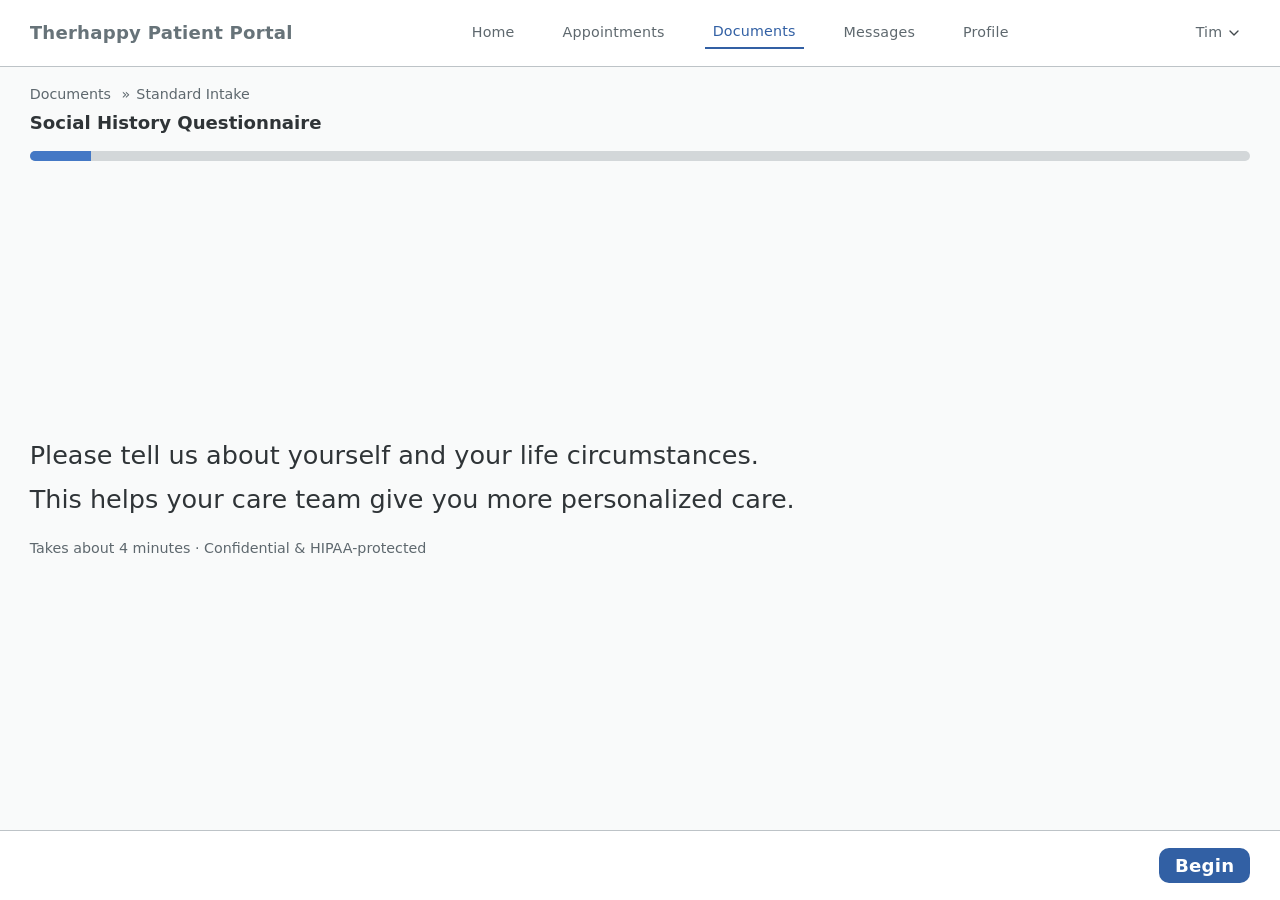
==== 1-start.html @ 0adffb2b "Add files via upload" ====
<!DOCTYPE html>
<html lang="en">

<head>
    <meta charset="utf-8">
    <meta name="viewport" content="width=device-width, initial-scale=1.0">
    <title>Prototype: Mobile Forms [DO-#####]</title>
    <link rel="stylesheet" href="app.css">
    <script src="app.js" defer></script>
    <meta name="author" content="ICANotes, LLC">
    <meta name="description" content="mobile forms system">
</head>

<body class="cover">

    <header class="stack-x">
        <span class="logo">Therhappy Patient Portal</span>
        <nav class="header-nav" aria-label="Main">
            <a href="#">Home</a>
            <a href="#">Appointments</a>
            <a href="index.html" class="active">Documents</a>
            <a href="#">Messages</a>
            <a href="#">Profile</a>
        </nav>
        <button class="user-menu" aria-expanded="false">
            Tim
            <svg xmlns="http://www.w3.org/2000/svg" width="16" height="16" viewBox="0 0 24 24" fill="none" stroke="currentColor" stroke-width="2" stroke-linecap="round" stroke-linejoin="round" aria-hidden="true"><path d="m6 9 6 6 6-6"/></svg>
        </button>
        <button id="main-menu" class="with-icon" onclick="menu()" aria-expanded="false" aria-label="Open menu">
            <svg class="icon" viewBox="0 0 10 10" stroke="currentColor" stroke-width="1.3">
                <path class="menu" d="M0,1 10,1 M0,5 10,5 M0,9 10,9" />
                <path class="x" d="M1,1 9,9 M5,5 5,5 M1,9 9,1" />
            </svg>
        </button>
    </header>

    <div class="stack-y" style="--gap:var(--space-05-15)">
        <nav class="breadcrumbs"><a href="index.html">Documents</a> <a href="index.html">Standard Intake</a></nav>
        <h1>Social History Questionnaire</h1>
    </div>
    <progress-bar value="2.5" max="100" label="Form completion"></progress-bar>


    <main class="stack-y" style="--gap:var(--space-40)">
        <p class="intro">Please tell us about yourself and your life circumstances. This helps your care team give you more personalized care.</p>
        <p class="hint">Takes about 4 minutes · Confidential & HIPAA-protected</p>
    </main>

    <footer>
        <nav class="stack-x">
            <a href="2-demographics.html" class="btn primary">Begin</a>
        </nav>
    </footer>

</body>

</html>
---- app.css ----
@media (prefers-reduced-motion: no-preference) {
    @view-transition {
        navigation: auto;
    }
}

@layer config, native, layouts, components, keyframes, utils;

@layer config {
    @layer tokens-primitive, tokens-semantic, reset;

    @layer tokens-primitive {

        :where(:host, :root) {

            color-scheme: light dark;

            /* Color */
            --blue-1: #234271;
            --blue-1d: #2a5089;
            --blue-2: #2a5089;
            --blue-2d: #3260a4;
            --blue-3: #3260a4;
            --blue-3d: #4075c4;
            --blue-4: #4478c5;
            --blue-4d: #5b89cd;
            --green-1: #5ca30a;
            --green-1d: #438900;
            --red-1: #db243c;
            --red-1d: #eb3849;
            ---00: #000000;
            ---01: #020303;
            ---02: #050506;
            ---03: #070808;
            ---04: #090a0b;
            ---05: #0c0d0e;
            ---06: #0e1011;
            ---07: #101213;
            ---08: #131516;
            ---09: #151819;
            ---10: #171a1c;
            ---11: #1a1d1e;
            ---12: #1c1f21;
            ---13: #1e2224;
            ---14: #212527;
            ---15: #232729;
            ---16: #262a2c;
            ---17: #282c2f;
            ---18: #2a2f32;
            ---19: #2d3234;
            ---20: #2f3437;
            ---21: #31373a;
            ---22: #34393d;
            ---23: #363c3f;
            ---24: #383f42;
            ---25: #3b4145;
            ---26: #3d4448;
            ---27: #3f474a;
            ---28: #42494d;
            ---29: #444c50;
            ---30: #464e53;
            ---31: #495155;
            ---32: #4b5458;
            ---33: #4d565b;
            ---34: #50595e;
            ---35: #525b60;
            ---36: #545e63;
            ---37: #576166;
            ---38: #596369;
            ---39: #5b666b;
            ---40: #5e686e;
            ---41: #606b71;
            ---42: #636e74;
            ---43: #657076;
            ---44: #677379;
            ---45: #6a767c;
            ---46: #6c787f;
            ---47: #6e7b81;
            ---48: #717d84;
            ---49: #738087;
            ---50: #75838a;
            ---51: #78858c;
            ---52: #7b888e;
            ---53: #7e8a91;
            ---54: #808d93;
            ---55: #838f95;
            ---56: #869198;
            ---57: #89949a;
            ---58: #8b969c;
            ---59: #8e999f;
            ---60: #919ba1;
            ---61: #949ea4;
            ---62: #96a0a6;
            ---63: #99a3a8;
            ---64: #9ca5ab;
            ---65: #9fa8ad;
            ---66: #a1aaaf;
            ---67: #a4adb2;
            ---68: #a7afb4;
            ---69: #aab2b6;
            ---70: #acb4b9;
            ---71: #afb7bb;
            ---72: #b2b9bd;
            ---73: #b5bcc0;
            ---74: #b7bec2;
            ---75: #bac1c4;
            ---76: #bdc3c7;
            ---77: #c0c6c9;
            ---78: #c2c8cb;
            ---79: #c5cbce;
            ---80: #c8cdd0;
            ---81: #cbd0d2;
            ---82: #cdd2d5;
            ---83: #d0d5d7;
            ---84: #d3d7d9;
            ---85: #d6dadc;
            ---86: #d8dcde;
            ---87: #dbdfe1;
            ---88: #dee1e3;
            ---89: #e1e4e5;
            ---90: #e3e6e8;
            ---91: #e6e9ea;
            ---92: #e9ebec;
            ---93: #eceeef;
            ---94: #eef0f1;
            ---95: #f1f3f3;
            ---96: #f4f5f6;
            ---97: #f7f8f8;
            ---98: #f9fafa;
            ---99: #fcfdfd;
            ---100: #ffffff;

            /* Typography */
            --font-system-ui: system-ui, sans-serif;
            --font-size-00: 0.75rem;
            --font-size-05: 0.916rem;
            --font-size-10: 0.9375rem;
            --font-size-15: 1.166rem;
            --font-size-20: 1.666rem;
            --thin: 100;
            --extra-light: 200;
            --light: 300;
            --regular: 400;
            --medium: 500;
            --semibold: 600;
            --bold: 700;
            --extra-bold: 800;
            --black: 900;
            --leading-00: 1.125;
            --leading-05: 1.25;
            --leading-10: 1.5;
            --leading-15: 1.75;
            --tracking-00: 0.0125em;
            --tracking-05: 0.07125em;
            --tracking-10: 0.130em;

            /* Space */
            --space-00: 0.0625rem;
            --space-05: 0.09375rem;
            --space-10: 0.125rem;
            --space-15: 0.25rem;
            --space-20: 0.375rem;
            --space-25: 0.5rem;
            --space-30: 0.625rem;
            --space-35: 0.75rem;
            --space-40: 1rem;
            --space-45: 1.125rem;
            --space-50: 1.25rem;
            --space-55: 1.5rem;
            --space-60: 2rem;
            --space-65: 2.5rem;
            --space-70: 3rem;
            --space-75: 4rem;
            --space-80: 5rem;
            --space-85: 6rem;
            --space-90: 8rem;
            --space-95: 10rem;

            /* Shape */
            --circle: 50%;
            --stroke-style: solid;

            /* Motion */
            --ease-in-out-quad: cubic-bezier(.455, .03, .515, .955);
            --ease-out-quad: cubic-bezier(.25, .46, .45, .94);
            --motion-unit: 60ms;
        }
    }

    @layer tokens-semantic {

        :where(:host, :root) {

            /* Color: Surfaces */
            --canvas: light-dark(var(---98), var(---05));
            --surface: light-dark(var(---100), var(---06));
            --surface-hover: light-dark(var(---92), var(---12));
            --surface-hover-subtle: light-dark(var(---97), var(---08));
            --surface-active: light-dark(var(---88), var(---14));

            /* Color: Text */
            --text-body: light-dark(var(---20), var(---88));
            --text-heading: light-dark(var(---24), var(---92));
            --text-logo: light-dark(var(---44), var(---70));
            --text-muted: light-dark(var(---40), var(---58));
            --text-ghost: light-dark(var(---51), var(---44));
            --text-on-brand: var(---100);

            /* Color: Functional */
            --accent: light-dark(var(--green-1), var(--green-1d));
            --brand-text: light-dark(var(--blue-3), var(--blue-4d));
            --brand-surface: light-dark(var(--blue-3), var(--blue-3d));
            --brand-hover: light-dark(var(--blue-2), var(--blue-2d));
            --brand-active: light-dark(var(--blue-1), var(--blue-1d));
            --error: light-dark(var(--red-1), var(--red-1d));
            --progress-fill: light-dark(var(--blue-4), var(--blue-4d));

            /* Color: Borders */
            --border-color: light-dark(var(---76), var(---20));
            --border-input-color: light-dark(var(---55), var(---40));
            --border-control-color: light-dark(var(---56), var(---44));

            /* Color: Controls */
            --form-control-accent: var(--brand-surface);
            --form-control-disabled: light-dark(var(---58), var(---40));
            --progress-track: light-dark(var(---84), var(---23));
            --switch-track: light-dark(var(---56), var(---44));

            /* Typography */
            --font-size-small: clamp(var(--font-size-00), 0.7026rem + 0.2371vw, var(--font-size-05));
            --font-size-body: clamp(var(--font-size-10), 0.8722rem + 0.3264vw, var(--font-size-15));
            --font-size-large: clamp(var(--font-size-15), 1.0231rem + 0.7143vw, var(--font-size-20));

            /* Fluid Spacing */
            --space-05-15: clamp(var(--space-05), 0.0491rem + 0.2232vw, var(--space-15));
            --space-15-25: clamp(var(--space-15), 0.1786rem + 0.3571vw, var(--space-25));
            --space-30-40: clamp(var(--space-30), 0.5179rem + 0.5357vw, var(--space-40));
            --space-30-60: clamp(var(--space-30), 0.2321rem + 1.9643vw, var(--space-60));
            --space-35-40: clamp(var(--space-35), 0.6786rem + 0.3571vw, var(--space-40));
            --space-35-45: clamp(var(--space-35), 0.6429rem + 0.5357vw, var(--space-45));
            --space-40-45: clamp(var(--space-40), 0.9643rem + 0.1786vw, var(--space-45));
            --space-40-60: clamp(var(--space-40), 0.7143rem + 1.4286vw, var(--space-60));
            --space-50-55: clamp(var(--space-50), 1.1786rem + 0.3571vw, var(--space-55));
            --space-55-65: clamp(var(--space-55), 1.2143rem + 1.4286vw, var(--space-65));
            --space-60-65: clamp(var(--space-60), 1.8571rem + 0.7143vw, var(--space-65));

            /* Shapes */
            --radius-sm: var(--space-10);
            --radius: var(--space-30);

            /* Borders */
            --border-width: calc(var(--space-10) / 2);
            --border: var(--border-width) var(--stroke-style) var(--border-color);
            --border-control: var(--space-10) var(--stroke-style) var(--border-control-color);
            --border-input: var(--border-width) var(--stroke-style) var(--border-input-color);

            /* Focus */
            --focus-ring-size: max(var(--space-10), 0.08em);
            --focus-ring-color: var(--brand-text);

            /* Motion */
            --duration-fast: calc(var(--motion-unit)*2);
            --duration-normal: calc(var(--motion-unit)*4);
            --duration-slow: calc(var(--motion-unit)*7);
            --voila: fade-in var(--duration-slow) ease var(--duration-normal) backwards;
        }
    }

    @layer reset {

        :where(*, *::after, *::before) {
            margin: 0;
            padding: 0;
            box-sizing: border-box;
        }

        html {
            font-size: 100%;
            -webkit-text-size-adjust: none;
            text-size-adjust: none;
            line-height: var(--leading-10);
        }

        @media (prefers-reduced-motion: no-preference) {
            html {
                scroll-behavior: smooth;
            }
        }

        body {
            min-height: 100dvh;
        }

        :where(h1, h2, h3, h4, h5, h6, p) {
            overflow-wrap: break-word;
        }

        :where(h1, h2, h3, h4, h5, h6) {
            text-wrap: balance;
        }

        :where(ol, ul) {
            list-style: none;
        }

        :where(button, input, select, textarea) {
            font: inherit;
        }

        fieldset {
            border: none;
        }

        :where(button, label[for], select, summary, [role="button"]) {
            cursor: pointer;
        }

        :where(canvas, img, svg, video) {
            display: block;
            max-width: 100%;
            height: auto;
        }

        svg {
            fill: currentColor;
        }

        table {
            border-collapse: collapse;
        }

        :focus-visible {
            outline-offset: max(var(--space-10), 0.09375em);
        }

        [hidden] {
            display: none !important;
        }
    }
}

@layer native {

    body {
        color: var(--text-body);
        background-color: var(--canvas);
        font-family: var(--font-system-ui);
        font-size: var(--font-size-body);
        font-kerning: normal;
        font-optical-sizing: auto;
        font-variant-ligatures: common-ligatures no-discretionary-ligatures no-historical-ligatures contextual;
        text-decoration-skip-ink: auto;
    }

    :where(footer, header, h1, main, nav, progress-bar) {
        padding-inline: var(--space-40-60);
    }

    .cover>progress-bar {
        margin-block-start: var(--space-30-40);
    }

    :where(footer, header) {
        position: sticky;
        background-color: var(--surface);
        padding-block: var(--space-35-45);
        z-index: 1;
    }

    footer {
        inset-block-end: 0;
        border-top: var(--border);
        margin-block-start: var(--space-55-65);
    }

    footer nav {
        padding-inline: 0;
    }

    header {
        inset-block-start: 0;
        border-bottom: var(--border);
        container-type: inline-size;
    }

    main {
        padding-block-start: var(--space-55);
        padding-block-start: var(--space-60-65);
    }

    :where(h1, h2, label) {
        font-size: var(--font-size-body);
    }

    h2 {
        color: var(--text-heading);
        line-height: var(--leading-05);
    }

    p {
        -webkit-hyphens: auto;
        -webkit-hyphenate-limit-before: 4;
        -webkit-hyphenate-limit-after: 3;
        -webkit-hyphenate-limit-lines: 2;
        hyphens: auto;
        hyphenate-limit-chars: 7 4 3;
        hyphenate-limit-lines: 2;
        hyphenate-limit-zone: 8%;
        hyphenate-limit-last: always;
    }

    :is(a, button, input):focus-visible {
        outline: var(--focus-ring-size) var(--stroke-style) var(--focus-ring-color);
        outline-offset: var(--focus-ring-size);
    }

    :is(a, button, input):focus:not(:focus-visible) {
        outline: none;
    }
}

@layer layouts {

    /* -- cover --------------------------- */
    .cover {
        display: flex;
        flex-direction: column;
        min-block-size: 100dvh;
        padding: 0;
    }

    .cover> :first-child:not(main) {
        margin-block-start: 0;
    }

    .cover> :last-child:not(main) {
        margin-block-end: 0;
    }

    .cover>main {
        margin-block: auto;
    }

    /* -- icon ---------------------------- */
    .icon {
        inline-size: 1.4cap;
        block-size: 1.4cap;
    }

    .with-icon {
        display: inline-flex;
        align-items: baseline;
    }

    .with-icon .icon:not(:last-child) {
        margin-inline-end: var(--space-25);
    }

    /* -- stack-x ------------------------- */
    .stack-x {
        --gap: var(--space-25);
        display: flex;
        flex-wrap: wrap;
        gap: var(--gap);
        align-items: center;
        justify-content: space-between;
    }

    /* -- split-x ------------------------- */
    .split-x {
        --gap: var(--space-25);
        display: flex;
        gap: var(--gap);
        align-items: center;
        justify-content: space-between;
    }

    .split-x> :last-child {
        flex-shrink: 0;
    }

    /* -- stack-y ------------------------- */
    .stack-y {
        --gap: var(--space-30);
        display: flex;
        flex-direction: column;
        gap: var(--gap);
    }

    .stack-y>* {
        margin-block: 0;
    }
}

@layer components {


    /* -- box ----------------------------- */
    .box {
        position: relative;
        background-color: var(--surface);
        color: inherit;
        border: var(--border);
        border-radius: var(--radius);
        padding-block: var(--space-35);
        padding-inline-start: var(--space-45);
        padding-inline-end: var(--space-50);
    }

    .box * {
        color: inherit;
    }

    .box label::after {
        content: "";
        position: absolute;
        inset: 0;
        cursor: pointer;
    }

    .box label {
        text-wrap: pretty;
    }

    .box:hover {
        background-color: var(--surface-hover);
    }

    /* -- logo ---------------------------- */
    .logo {
        color: var(--text-logo);
        font-weight: var(--semibold);
        letter-spacing: var(--tracking-00);
        max-inline-size: 18rem;
        overflow: hidden;
        text-overflow: ellipsis;
        text-wrap: nowrap;
        white-space: nowrap;
    }

    @container (min-inline-size: 480px) {
        .logo {
            max-inline-size: none;
        }
    }

    /* -- breadcrumbs --------------------- */
    .breadcrumbs {
        color: var(--text-muted);
        font-size: var(--font-size-small);
        padding-block-start: var(--space-35-45);
    }

    .breadcrumbs a {
        color: var(--text-muted);
        text-decoration: none;
    }

    .breadcrumbs a+a::before,
    .breadcrumbs a+span::before {
        /* content: "»"; */
        content: "\00BB";
        margin-inline: var(--space-20);
        color: var(--text-muted);
        text-decoration: none;
        pointer-events: none;
    }

    .breadcrumbs a:hover {
        color: var(--text-body);
        text-decoration: underline;
    }

    .breadcrumbs a:hover::before {
        color: var(--text-muted);
        text-decoration: none;
        display: inline-block;
    }

    /* -- button -------------------------- */
    :where(button, .btn) {
        background-color: unset;
        color: var(--brand-text);
        display: inline-flex;
        align-items: center;
        justify-content: center;
        padding-block: var(--space-15);
        padding-inline: var(--space-40);
        border: none;
        border-radius: var(--radius);
        cursor: pointer;
        font-weight: var(--semibold);
        letter-spacing: var(--tracking-00);
        text-decoration: none;
        white-space: nowrap;
    }

    :where(button, .btn).with-icon {
        color: inherit;
        padding-block: var(--space-25);
        padding-inline-end: var(--space-15);
        padding-inline-start: var(--space-25);
    }

    :where(button, .btn):not(.with-icon):not(.primary):not(:disabled):not(.chip-remove):hover {
        background-color: var(--surface-hover);
    }

    :where(button, .btn):not(.with-icon):not(.primary):not(:disabled):not(.chip-remove):active {
        background-color: var(--surface-active);
    }

    /* -- primary button ------------------ */
    :where(button, .btn).primary {
        background-color: var(--brand-surface);
        color: var(--text-on-brand);
    }

    :where(button, .btn).primary:not(:disabled):hover {
        background-color: var(--brand-hover);
    }

    :where(button, .btn).primary:not(:disabled):active {
        background-color: var(--brand-active);
    }

    :where(button, .btn):disabled {
        opacity: .65;
        cursor: not-allowed;
    }

    @media (prefers-reduced-motion: no-preference) {
        :where(button, .btn):not(.with-icon) {
            transition: background-color var(--duration-normal) ease,
                color var(--duration-normal) ease;
        }
    }

    footer nav:has(> :only-child) {
        justify-content: flex-end;
    }

    /* -- checkbox ------------------------ */
    input[type=checkbox]:not(.switch input) {
        -webkit-appearance: none;
        -moz-appearance: none;
        appearance: none;
        background-color: var(--surface);
        font: inherit;
        color: currentColor;
        inline-size: 1.15em;
        block-size: 1.15em;
        border: var(--border-control);
        border-radius: var(--radius-sm);
        display: grid;
        place-content: center;
    }

    input[type=checkbox]:not(.switch input)::before {
        content: "";
        inline-size: 0.65em;
        block-size: 0.65em;
        clip-path: polygon(14% 44%, 0 65%, 50% 100%, 100% 16%, 80% 0%, 43% 62%);
        transform: scale(0);
        transform-origin: center center;
        box-shadow: inset 1em 1em var(--form-control-accent);
        background-color: CanvasText;
    }

    input[type=checkbox]:not(.switch input):checked::before {
        transform: scale(1);
    }

    /* -- radio --------------------------- */
    input[type=radio] {
        -webkit-appearance: none;
        -moz-appearance: none;
        appearance: none;
        background-color: var(--surface);
        font: inherit;
        color: currentColor;
        inline-size: 1.15em;
        block-size: 1.15em;
        border: var(--border-control);
        border-radius: var(--circle);
        display: grid;
        place-content: center;
    }

    input[type=radio]::before {
        content: "";
        inline-size: 0.65em;
        block-size: 0.65em;
        border-radius: var(--circle);
        transform: scale(0);
        box-shadow: inset 1em 1em var(--form-control-accent);
        background-color: CanvasText;
    }

    input[type=radio]:checked::before {
        transform: scale(1);
    }

    @media (prefers-reduced-motion: no-preference) {
        input:is([type=radio], [type=checkbox])::before {
            transition: var(--duration-fast) transform var(--ease-in-out-quad);
        }
    }

    input:is([type=radio], [type=checkbox]):disabled {
        --form-control-accent: var(--form-control-disabled);
        color: var(--form-control-disabled);
        cursor: not-allowed;
    }

    /* -- form grid ---------------------- */
    .form-grid-2,
    .form-grid-3,
    .form-grid-4 {
        display: grid;
        gap: var(--space-30-40);
        grid-template-columns: 1fr;
    }

    @media (min-width: 40rem) {
        .form-grid-2 {
            grid-template-columns: 1fr 1fr;
        }

        .form-grid-3 {
            grid-template-columns: 1fr 1fr 1fr;
        }

        .form-grid-4 {
            grid-template-columns: 1fr 1fr 1fr 1fr;
        }
    }

    /* -- text input ---------------------- */
    .field {
        display: flex;
        flex-direction: column;
    }

    .field:not(:has(.hint)):not(:has(.error-message:not([hidden]))) {
        padding-block-end: var(--space-15);
    }

    .field label {
        font-weight: var(--semibold);
        color: var(--text-heading);
        line-height: var(--leading-05);
        margin-block-end: var(--space-20);
    }

    .field .error-message {
        margin-block-start: var(--space-15);
    }

    .field .hint {
        margin-block-start: var(--space-15);
    }

    input:is([type=text], [type=email], [type=tel], [type=date], [type=number]),
    select,
    textarea {
        inline-size: 100%;
        padding-block: var(--space-35);
        padding-inline: var(--space-45);
        border: var(--border-input);
        border-radius: var(--radius);
        background-color: var(--surface);
        color: var(--text-body);
        font: inherit;
    }

    ::placeholder {
        color: var(--text-ghost);
    }

    select {
        appearance: none;
        padding-inline-end: var(--space-60);
        background-image: url("data:image/svg+xml,%3Csvg width='12' height='8' viewBox='0 0 12 8' fill='none' xmlns='http://www.w3.org/2000/svg'%3E%3Cpath d='M1 1.5L6 6.5L11 1.5' stroke='%23677379' stroke-width='1.5' stroke-linecap='round' stroke-linejoin='round'/%3E%3C/svg%3E");
        background-repeat: no-repeat;
        background-position: right var(--space-50) center;
        cursor: pointer;
    }

    @media (prefers-color-scheme: dark) {
        select {
            background-image: url("data:image/svg+xml,%3Csvg width='12' height='8' viewBox='0 0 12 8' fill='none' xmlns='http://www.w3.org/2000/svg'%3E%3Cpath d='M1 1.5L6 6.5L11 1.5' stroke='%238b969c' stroke-width='1.5' stroke-linecap='round' stroke-linejoin='round'/%3E%3C/svg%3E");
        }
    }

    select:has(option[value=""]:checked) {
        color: var(--text-ghost);
    }

    input:is([type=text], [type=email], [type=tel], [type=date], [type=number]):focus-visible,
    select:focus-visible,
    textarea:focus-visible {
        outline: none;
        box-shadow: 0 0 0 var(--focus-ring-size) var(--focus-ring-color);
    }

    @media (prefers-reduced-motion: no-preference) {

        input:is([type=text], [type=email], [type=tel], [type=date], [type=number]),
        select,
        textarea {
            transition: box-shadow var(--duration-fast) var(--ease-out-quad);
        }
    }

    input:is([type=text], [type=email], [type=tel], [type=date], [type=number]).error,
    select.error,
    textarea.error {
        border-color: var(--error);
    }

    input:is([type=text], [type=email], [type=tel], [type=date], [type=number]).error:focus-visible,
    select.error:focus-visible,
    textarea.error:focus-visible {
        box-shadow: 0 0 0 var(--focus-ring-size) var(--error);
    }

    .error-message {
        color: var(--error);
        font-size: var(--font-size-small);
    }

    .hint {
        color: var(--text-muted);
        font-size: var(--font-size-small);
    }

    .required label::after,
    h2.required::after,
    .consent-label span::after {
        color: var(--error);
        content: "\00a0*";
        font-weight: var(--regular);
    }


    .intro {
        font-size: var(--font-size-large);
        line-height: var(--leading-15);
        font-weight: var(--light);
        text-wrap: balance;
    }

    @media (min-width: 48rem) {
        .intro {
            font-weight: var(--extra-light);
        }
    }

    [role="radiogroup"]>h2,
    [role="group"]>h2 {
        margin-block-end: var(--space-30);
    }

    textarea {
        resize: vertical;
        min-block-size: 6rem;
    }

    /* -- form card ----------------------- */
    .form-card {
        position: relative;
        display: block;
        background-color: var(--surface);
        border: var(--border);
        border-radius: var(--radius);
        text-decoration: none;
        color: inherit;
    }

    .form-card:has(a):hover {
        background-color: var(--surface-hover-subtle);
    }

    .form-card:has(a):hover .btn {
        background-color: transparent !important;
    }

    .form-card .btn {
        position: static;
    }

    .form-card a.btn::after {
        content: "";
        position: absolute;
        inset: 0;
    }

    .form-card-body {
        padding: var(--space-40-45) var(--space-50-55) var(--space-35-40);
    }

    .form-card-body h2 {
        margin-block-end: var(--space-30-60);
    }

    .form-card-footer {
        display: flex;
        justify-content: space-between;
        align-items: center;
        padding: var(--space-25) var(--space-50);
        border-top: var(--border);
    }

    .form-card-grid {
        display: grid;
        gap: var(--space-30-40);
        grid-template-columns: 1fr;
    }

    @media (min-width: 48rem) {
        .form-card-grid {
            grid-template-columns: repeat(3, 1fr);
        }

        .form-card-body {
            min-block-size: 8rem;
        }
    }

    /* -- radio table --------------------- */
    .radio-table h2 {
        margin-block-end: var(--space-15);
    }

    .radio-table .hint {
        margin-block-end: var(--space-40);
    }

    .radio-table-header {
        display: none;
    }

    .radio-table-row {
        display: grid;
        grid-template-columns: 1fr 1fr;
        grid-template-rows: auto auto auto;
        grid-auto-flow: column;
        gap: var(--space-20);
        padding-block: var(--space-35);
        border-block-end: var(--border);
    }

    .radio-table-label {
        grid-column: 1 / -1;
    }

    .radio-table-row:first-of-type {
        border-block-start: var(--border);
    }

    .radio-table-row:last-of-type {
        border-block-end: none;
    }

    .radio-table-label {
        font-weight: var(--semibold);
        margin-block-end: var(--space-10);
    }

    .radio-table-row label {
        display: flex;
        align-items: center;
        gap: var(--space-25);
        cursor: pointer;
        padding-block: var(--space-10);
    }

    .radio-table-row label:nth-child(2),
    .radio-table-row label:nth-child(3) {
        padding-inline-start: var(--space-20);
    }

    .radio-table-option {
        color: var(--text-body);
    }

    @media (min-width: 48rem) {
        .radio-table-header {
            display: grid;
            gap: var(--space-25);
            grid-template-columns: 10rem repeat(4, 1fr);
            color: var(--text-muted);
            font-size: var(--font-size-small);
            font-weight: var(--medium);
            border-block-end: var(--border);
            padding-block: var(--space-25);
        }

        .radio-table-header span:not(:first-child) {
            text-align: center;
        }

        .radio-table-row {
            display: grid;
            grid-template-columns: var(--space-95) repeat(4, 1fr);
            grid-template-rows: auto;
            grid-auto-flow: row;
            gap: var(--space-25);
            align-items: center;
            padding-block: var(--space-40);
        }

        .radio-table-row:first-of-type {
            border-block-start: none;
        }

        .radio-table-label {
            grid-column: auto;
            margin-block-end: 0;
        }

        .radio-table-row label {
            justify-content: center;
            padding-block: 0;
        }

        .radio-table-option {
            display: none;
        }
    }

    /* -- switch -------------------------- */
    .switch {
        display: flex;
        align-items: center;
        justify-content: space-between;
        gap: var(--space-30);
        cursor: pointer;
        color: var(--text-body);
        font-size: var(--font-size-small);
        font-weight: var(--medium);
        text-align: end;
        margin-inline-start: auto;
    }

    .switch input[type="checkbox"] {
        inline-size: 2.25rem;
        block-size: 1.25rem;
        -webkit-appearance: none;
        appearance: none;
        background: var(--switch-track);
        border-radius: var(--space-40);
        position: relative;
        cursor: pointer;
        flex-shrink: 0;
        transition: background var(--duration-normal) ease;
    }

    .switch input[type="checkbox"]:checked {
        background: var(--accent);
    }

    .switch input[type="checkbox"]::before {
        content: '';
        position: absolute;
        inline-size: 0.875rem;
        block-size: 0.875rem;
        background: var(--surface);
        border-radius: 50%;
        inset-block-start: 0.1875rem;
        inset-inline-start: 0.1875rem;
        transition: transform var(--duration-normal) ease;
    }

    .switch input[type="checkbox"]:checked::before {
        transform: translateX(var(--space-40));
    }

    .switch input[type="checkbox"]:focus-visible {
        outline: var(--focus-ring-size) solid var(--focus-ring-color);
        outline-offset: var(--focus-ring-size);
    }


    /* -- range slider ----------------------------- */
    .slider-header {
        align-items: baseline;
    }

    .slider-wrap {
        display: flex;
        flex-direction: column;
        gap: var(--space-20);
        margin-block-start: var(--space-30);
    }

    .slider-value {
        font-weight: var(--semibold);
        color: var(--text-heading);
        font-size: var(--font-size-body);
        font-variant-numeric: tabular-nums;
        background-color: var(--surface);
        border: var(--space-05) solid var(--brand-text);
        border-radius: var(--space-20);
        padding-inline: var(--space-25);
    }

    .slider-labels {
        align-items: center;
        color: var(--text-muted);
        display: flex;
        font-size: var(--font-size-body);
        justify-content: space-between;
        letter-spacing: var(--tracking-05);
        text-transform: uppercase;
    }

    .slider-label {
        display: flex;
        align-items: center;
        gap: var(--space-15);
    }

    .slider-emoji {
        font-size: var(--font-size-20);
        line-height: 1;
    }

    input[type=range] {
        -webkit-appearance: none;
        appearance: none;
        background: transparent;
        inline-size: 100%;
        cursor: grab;
        margin-block-end: var(--space-15);
    }

    input[type=range]:active {
        cursor: grabbing;
    }

    input[type=range]::-webkit-slider-runnable-track {
        background-color: var(--border-input-color);
        border: var(--border-input);
        border-radius: var(--radius);
        block-size: var(--space-20);
    }

    input[type=range]::-webkit-slider-thumb {
        -webkit-appearance: none;
        background-color: var(--surface);
        border: var(--space-15) solid var(--brand-text);
        border-radius: var(--circle);
        block-size: var(--space-55);
        inline-size: var(--space-55);
        margin-block-start: calc(-1 * var(--space-30));
        cursor: grab;
        box-shadow: 0 1px 3px light-dark(rgba(0, 0, 0, 0.15), rgba(0, 0, 0, 0.4));
    }

    input[type=range]::-webkit-slider-thumb:active {
        cursor: grabbing;
    }

    input[type=range]:hover::-webkit-slider-thumb {
        border-color: var(--brand-text);
        background-color: var(--canvas);
    }

    input[type=range]:focus-visible::-webkit-slider-thumb {
        outline: var(--focus-ring-size) solid var(--focus-ring-color);
        outline-offset: var(--focus-ring-size);
    }

    input[type=range]::-moz-range-track {
        background-color: var(--border-input-color);
        border: var(--border-input);
        border-radius: var(--radius);
        block-size: var(--space-20);
    }

    input[type=range]::-moz-range-thumb {
        background-color: var(--surface);
        border: var(--space-15) solid var(--brand-text);
        border-radius: var(--circle);
        block-size: var(--space-55);
        inline-size: var(--space-55);
        cursor: grab;
        box-shadow: 0 1px 3px light-dark(rgba(0, 0, 0, 0.15), rgba(0, 0, 0, 0.4));
    }

    input[type=range]:hover::-moz-range-thumb {
        border-color: var(--brand-text);
        background-color: var(--canvas);
    }

    /* -- combobox ----------------------- */
    .combobox-wrap {
        position: relative;
    }

    [role="listbox"] {
        position: absolute;
        inset-inline: 0;
        inset-block-start: 100%;
        margin-block-start: var(--space-15);
        background-color: var(--surface);
        border: var(--border);
        border-radius: var(--radius);
        max-block-size: 15rem;
        overflow-y: auto;
        scrollbar-width: none;
        z-index: 2;
    }

    [role="option"] {
        padding: var(--space-30) var(--space-45);
        cursor: pointer;
    }

    [role="option"].active {
        background-color: var(--surface-hover);
    }

    [role="option"]:hover {
        background-color: var(--surface-hover);
    }

    [role="option"][aria-selected="true"] {
        opacity: 0.5;
    }

    [role="option"][aria-selected="true"]::before {
        content: "\2713\00a0";
    }

    .chip-container {
        display: flex;
        flex-wrap: wrap;
        gap: var(--space-15);
        margin-block-end: var(--space-15);
    }

    .chip-container:empty {
        display: none;
    }

    .chip {
        display: inline-flex;
        align-items: center;
        gap: var(--space-10);
        padding: var(--space-10) var(--space-20);
        background: var(--surface);
        border: var(--border-input);
        border-radius: var(--radius);
        font-size: var(--font-size-small);
    }

    .chip:hover {
        background: var(--surface-hover);
        border-color: var(--border-input-color);
    }

    .chip:has(.chip-remove:hover) {
        background: var(--surface-hover-subtle);
        border-color: var(--border-color);
        border-color: var(--error);
    }

    .chip:has(.chip-remove:active) {
        background: var(--error);
        color: var(---100);
    }

    .chip-remove {
        all: unset;
        cursor: pointer;
        display: inline-flex;
        align-items: center;
        justify-content: center;
        inline-size: var(--space-40);
        block-size: var(--space-40);
        flex-shrink: 0;
        color: var(--text-muted);
        border-radius: var(--radius-sm);
    }

    .chip-remove:focus-visible {
        outline: var(--focus-ring-size) solid var(--focus-ring-color);
        outline-offset: var(--focus-ring-size);
        border-radius: var(--radius-sm);
    }

    .chip-remove svg {
        width: var(--space-35);
        height: var(--space-35);
        display: block;
        fill: none;
    }

    .chip-remove:hover {
        color: var(--error);
    }

    .chip-remove:active {
        transform: scale(0.97);
        color: var(---100);
    }

    /* -- file upload -------------------- */
    .file-upload {
        display: flex;
        flex-direction: column;
        align-items: center;
        gap: var(--space-25);
        padding: var(--space-55) var(--space-45);
        border: var(--border-width) dashed var(--border-input-color);
        border-radius: var(--radius);
        background-color: var(--surface);
        cursor: pointer;
        text-align: center;
        transition: background-color var(--duration-normal) ease,
            border-color var(--duration-normal) ease;
    }

    .file-upload:hover,
    .file-upload.drag-over {
        background-color: var(--surface-hover-subtle);
        border-color: var(--brand-text);
    }

    .file-upload input[type=file] {
        display: none;
    }

    .file-upload-icon {
        inline-size: var(--space-60);
        block-size: var(--space-60);
        color: var(--text-muted);
        fill: none;
    }

    .file-upload-label {
        font-size: var(--font-size-small);
        color: var(--text-muted);
    }

    .chip-filename {
        min-inline-size: 0;
        max-inline-size: 12rem;
        overflow: hidden;
        text-overflow: ellipsis;
        white-space: nowrap;
    }

    /* -- signature ----------------------- */
    .signature-wrap {
        position: relative;
        border: var(--border-input);
        border-radius: var(--radius);
        background-color: var(--surface);
        overflow: hidden;
        margin-block-start: var(--space-20);
    }

    .signature-wrap canvas {
        display: block;
        inline-size: 100%;
        block-size: 12rem;
        touch-action: none;
        cursor: crosshair;
    }

    .signature-clear {
        position: absolute;
        inset-block-end: var(--space-25);
        inset-inline-end: var(--space-25);
        font-size: var(--font-size-small);
        color: var(--brand-text);
        background: none;
        border: none;
        cursor: pointer;
        padding: var(--space-15) var(--space-40);
        border-radius: var(--radius);
        font-weight: var(--semibold);
    }

    .signature-clear:hover {
        background-color: var(--surface-hover);
    }

    .signature-clear:active {
        background-color: var(--surface-active);
    }

    .consent-label {
        display: flex;
        gap: var(--space-25);
        align-items: flex-start;
        cursor: pointer;
        line-height: var(--leading-10);
    }

    .consent-label input[type=checkbox] {
        margin-block-start: 0.15em;
        flex-shrink: 0;
    }

    /* -- header nav -------------------- */
    .header-nav {
        display: none;
        gap: var(--space-60);
        align-items: center;
        flex: 1;
        justify-content: center;
    }

    .header-nav a {
        color: var(--text-muted);
        text-decoration: none;
        font-weight: var(--medium);
        font-size: var(--font-size-small);
        letter-spacing: var(--tracking-00);
        padding: var(--space-15) var(--space-25);
        border-radius: var(--radius);
    }

    .header-nav a:hover {
        color: var(--text-body);
        background-color: var(--surface-hover);
    }

    .header-nav a.active {
        color: var(--brand-text);
        border-bottom: var(--space-10) solid var(--brand-text);
        border-radius: 0;
        background-color: transparent;
    }

    .header-nav a.active:hover {
        background-color: transparent;
    }

    .user-menu {
        display: none;
        align-items: center;
        gap: var(--space-15);
        color: var(--text-muted);
        font-weight: var(--medium);
        font-size: var(--font-size-small);
        padding: var(--space-15) var(--space-25);
        border-radius: var(--radius);
        background: none;
        border: none;
        cursor: pointer;
        white-space: nowrap;
    }

    .user-menu svg {
        fill: none;
        color: light-dark(var(---28), var(---70));
    }

    .user-menu:hover {
        color: var(--text-body);
        background-color: var(--surface-hover);
    }

    @container (min-inline-size: 640px) {
        .header-nav {
            display: flex;
        }

        .user-menu {
            display: flex;
        }

        #main-menu {
            display: none;
        }
    }

    /* -- menu icon ----------------------- */
    .x {
        display: none;
    }

    [aria-expanded="true"] .x {
        display: block;
    }

    [aria-expanded="true"] .menu {
        display: none;
    }

    @supports (d: path("")) {
        [aria-expanded="true"] .x {
            display: none;
        }

        [aria-expanded="true"] .menu {
            display: block;
        }

        [aria-expanded="true"] path {
            d: path("M1,1 9,9 M5,5 5,5 M1,9 9,1");
        }
    }

    @media (prefers-reduced-motion: no-preference) {
        [aria-expanded] path {
            transition-property: d;
            transition-duration: var(--duration-fast);
            transition-timing-function: var(--ease-out-quad);
        }
    }
}

@layer keyframes {

    @media (prefers-reduced-motion: no-preference) {

        @keyframes fade-in {
            from {
                opacity: 0;
            }

            to {
                opacity: 1;
            }
        }
    }
}

@layer utils {

    .u-mbs30 {
        margin-block-start: var(--space-30) !important;
    }

    .u-mbs3040 {
        margin-block-start: var(--space-30-40) !important;
    }

}
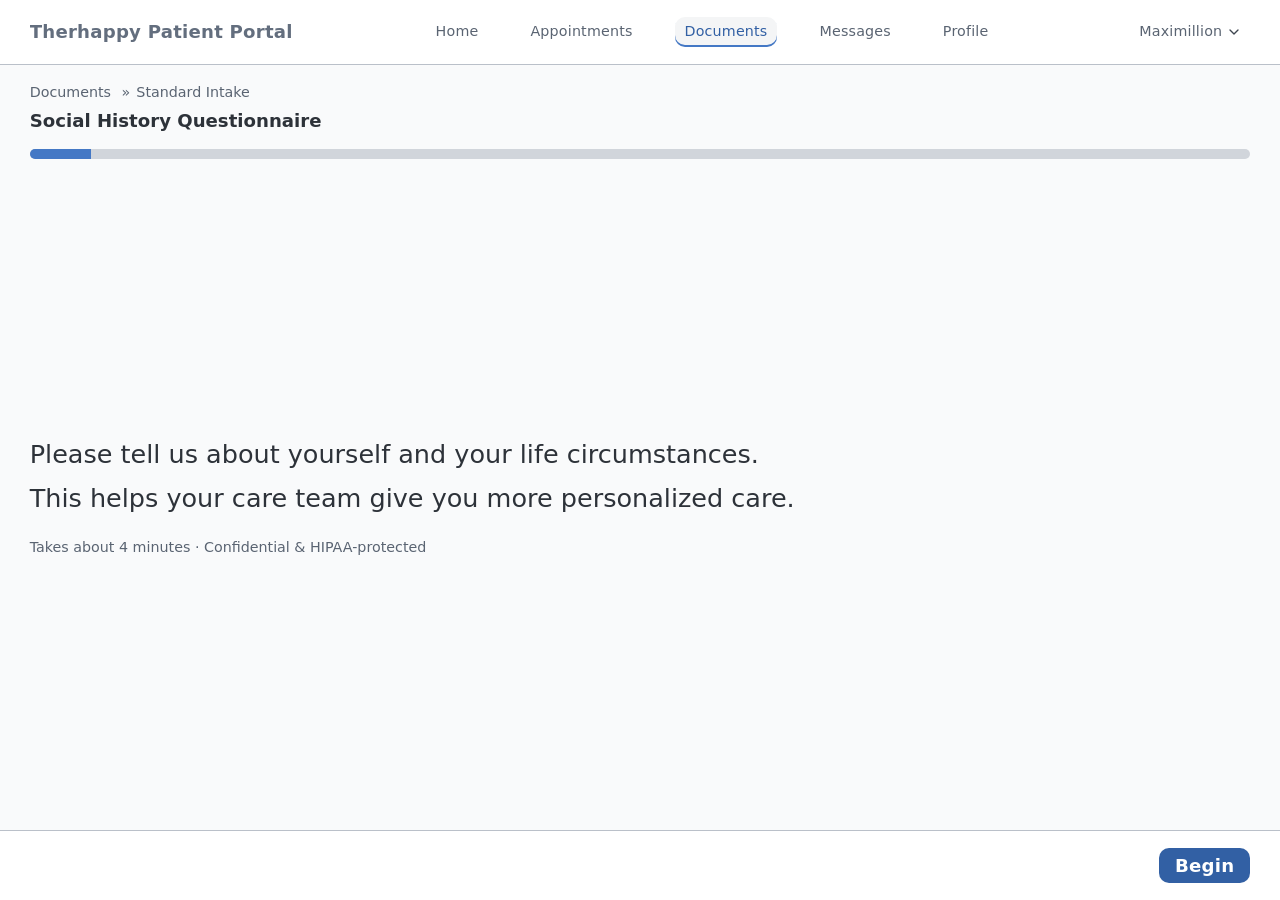
==== commit ebf19f57: "Add files via upload" ====
--- a/1-start.html
+++ b/1-start.html
@@ -23,7 +23,7 @@
             <a href="#">Profile</a>
         </nav>
         <button class="user-menu" aria-expanded="false">
-            Tim
+            Maximillion
             <svg xmlns="http://www.w3.org/2000/svg" width="16" height="16" viewBox="0 0 24 24" fill="none" stroke="currentColor" stroke-width="2" stroke-linecap="round" stroke-linejoin="round" aria-hidden="true"><path d="m6 9 6 6 6-6"/></svg>
         </button>
         <button id="main-menu" class="with-icon" onclick="menu()" aria-expanded="false" aria-label="Open menu">
--- a/app.css
+++ b/app.css
@@ -1,12 +1,7 @@
-@media (prefers-reduced-motion: no-preference) {
-    @view-transition {
-        navigation: auto;
-    }
-}
-
-@layer config, native, layouts, components, keyframes, utils;
+@layer config, native, layouts, components, motion, utils;
 
 @layer config {
+
     @layer tokens-primitive, tokens-semantic, reset;
 
     @layer tokens-primitive {
@@ -29,105 +24,105 @@
             --red-1: #db243c;
             --red-1d: #eb3849;
             ---00: #000000;
-            ---01: #020303;
-            ---02: #050506;
-            ---03: #070808;
+            ---01: #020203;
+            ---02: #040506;
+            ---03: #070709;
             ---04: #090a0b;
-            ---05: #0c0d0e;
-            ---06: #0e1011;
-            ---07: #101213;
-            ---08: #131516;
-            ---09: #151819;
-            ---10: #171a1c;
-            ---11: #1a1d1e;
-            ---12: #1c1f21;
-            ---13: #1e2224;
-            ---14: #212527;
-            ---15: #232729;
-            ---16: #262a2c;
-            ---17: #282c2f;
-            ---18: #2a2f32;
-            ---19: #2d3234;
-            ---20: #2f3437;
-            ---21: #31373a;
-            ---22: #34393d;
-            ---23: #363c3f;
-            ---24: #383f42;
-            ---25: #3b4145;
-            ---26: #3d4448;
-            ---27: #3f474a;
-            ---28: #42494d;
-            ---29: #444c50;
-            ---30: #464e53;
-            ---31: #495155;
-            ---32: #4b5458;
-            ---33: #4d565b;
-            ---34: #50595e;
-            ---35: #525b60;
-            ---36: #545e63;
-            ---37: #576166;
-            ---38: #596369;
-            ---39: #5b666b;
-            ---40: #5e686e;
-            ---41: #606b71;
-            ---42: #636e74;
-            ---43: #657076;
-            ---44: #677379;
-            ---45: #6a767c;
-            ---46: #6c787f;
-            ---47: #6e7b81;
-            ---48: #717d84;
-            ---49: #738087;
-            ---50: #75838a;
-            ---51: #78858c;
-            ---52: #7b888e;
-            ---53: #7e8a91;
-            ---54: #808d93;
-            ---55: #838f95;
-            ---56: #869198;
-            ---57: #89949a;
-            ---58: #8b969c;
-            ---59: #8e999f;
-            ---60: #919ba1;
-            ---61: #949ea4;
-            ---62: #96a0a6;
-            ---63: #99a3a8;
-            ---64: #9ca5ab;
-            ---65: #9fa8ad;
-            ---66: #a1aaaf;
-            ---67: #a4adb2;
-            ---68: #a7afb4;
-            ---69: #aab2b6;
-            ---70: #acb4b9;
-            ---71: #afb7bb;
-            ---72: #b2b9bd;
-            ---73: #b5bcc0;
-            ---74: #b7bec2;
-            ---75: #bac1c4;
-            ---76: #bdc3c7;
-            ---77: #c0c6c9;
-            ---78: #c2c8cb;
-            ---79: #c5cbce;
-            ---80: #c8cdd0;
-            ---81: #cbd0d2;
-            ---82: #cdd2d5;
-            ---83: #d0d5d7;
-            ---84: #d3d7d9;
-            ---85: #d6dadc;
-            ---86: #d8dcde;
-            ---87: #dbdfe1;
-            ---88: #dee1e3;
-            ---89: #e1e4e5;
-            ---90: #e3e6e8;
-            ---91: #e6e9ea;
-            ---92: #e9ebec;
-            ---93: #eceeef;
-            ---94: #eef0f1;
-            ---95: #f1f3f3;
+            ---05: #0b0c0e;
+            ---06: #0d0f11;
+            ---07: #101114;
+            ---08: #121417;
+            ---09: #14161a;
+            ---10: #16191d;
+            ---11: #191b1f;
+            ---12: #1b1e22;
+            ---13: #1d2025;
+            ---14: #1f2328;
+            ---15: #22252b;
+            ---16: #24282e;
+            ---17: #262a31;
+            ---18: #282d33;
+            ---19: #2b2f36;
+            ---20: #2d3239;
+            ---21: #2f343c;
+            ---22: #31373f;
+            ---23: #343942;
+            ---24: #363c45;
+            ---25: #383e47;
+            ---26: #3a414a;
+            ---27: #3d434d;
+            ---28: #3f4650;
+            ---29: #414853;
+            ---30: #434b56;
+            ---31: #464d59;
+            ---32: #48505b;
+            ---33: #4a525e;
+            ---34: #4c5561;
+            ---35: #4f5764;
+            ---36: #515a67;
+            ---37: #535c6a;
+            ---38: #555f6d;
+            ---39: #58616f;
+            ---40: #5a6472;
+            ---41: #5c6675;
+            ---42: #5e6978;
+            ---43: #606b7b;
+            ---44: #636e7e;
+            ---45: #657081;
+            ---46: #677283;
+            ---47: #697586;
+            ---48: #6c7789;
+            ---49: #6e7a8c;
+            ---50: #707c8f;
+            ---51: #737f91;
+            ---52: #768293;
+            ---53: #798496;
+            ---54: #7c8798;
+            ---55: #7e899a;
+            ---56: #818c9c;
+            ---57: #848f9f;
+            ---58: #8791a1;
+            ---59: #8a94a3;
+            ---60: #8d97a5;
+            ---61: #9099a7;
+            ---62: #929caa;
+            ---63: #959eac;
+            ---64: #98a1ae;
+            ---65: #9ba4b0;
+            ---66: #9ea6b3;
+            ---67: #a1a9b5;
+            ---68: #a4abb7;
+            ---69: #a6aeb9;
+            ---70: #a9b1bc;
+            ---71: #acb3be;
+            ---72: #afb6c0;
+            ---73: #b2b8c2;
+            ---74: #b5bbc5;
+            ---75: #b8bec7;
+            ---76: #bac0c9;
+            ---77: #bdc3cb;
+            ---78: #c0c6ce;
+            ---79: #c3c8d0;
+            ---80: #c6cbd2;
+            ---81: #c9cdd4;
+            ---82: #ccd0d7;
+            ---83: #ced3d9;
+            ---84: #d1d5db;
+            ---85: #d4d8dd;
+            ---86: #d7dae0;
+            ---87: #dadde2;
+            ---88: #dde0e4;
+            ---89: #e0e2e6;
+            ---90: #e2e5e9;
+            ---91: #e5e7eb;
+            ---92: #e8eaed;
+            ---93: #ebedef;
+            ---94: #eeeff2;
+            ---95: #f1f2f4;
             ---96: #f4f5f6;
-            ---97: #f7f8f8;
-            ---98: #f9fafa;
-            ---99: #fcfdfd;
+            ---97: #f6f7f8;
+            ---98: #f9fafb;
+            ---99: #fcfcfd;
             ---100: #ffffff;
 
             /* Typography */
@@ -225,8 +220,9 @@
             --form-control-disabled: light-dark(var(---58), var(---40));
             --progress-track: light-dark(var(---84), var(---23));
             --switch-track: light-dark(var(---56), var(---44));
-
-            /* Typography */
+            --nav-active-bg: light-dark(var(---96), var(---08));
+
+            /* Fluid Typography */
             --font-size-small: clamp(var(--font-size-00), 0.7026rem + 0.2371vw, var(--font-size-05));
             --font-size-body: clamp(var(--font-size-10), 0.8722rem + 0.3264vw, var(--font-size-15));
             --font-size-large: clamp(var(--font-size-15), 1.0231rem + 0.7143vw, var(--font-size-20));
@@ -493,7 +489,6 @@
 }
 
 @layer components {
-
 
     /* -- box ----------------------------- */
     .box {
@@ -1396,7 +1391,7 @@
 
     .consent-label {
         display: flex;
-        gap: var(--space-25);
+        gap: var(--space-30);
         align-items: flex-start;
         cursor: pointer;
         line-height: var(--leading-10);
@@ -1422,24 +1417,31 @@
         font-weight: var(--medium);
         font-size: var(--font-size-small);
         letter-spacing: var(--tracking-00);
-        padding: var(--space-15) var(--space-25);
+        padding: var(--space-15) var(--space-30);
         border-radius: var(--radius);
     }
 
     .header-nav a:hover {
         color: var(--text-body);
         background-color: var(--surface-hover);
+        box-shadow: inset 0 -1.5px 0 var(--border-color);
     }
 
     .header-nav a.active {
         color: var(--brand-text);
-        border-bottom: var(--space-10) solid var(--brand-text);
-        border-radius: 0;
-        background-color: transparent;
-    }
-
-    .header-nav a.active:hover {
-        background-color: transparent;
+        background-color: var(--nav-active-bg);
+        position: relative;
+        box-shadow: inset 0 -2px 0 var(--progress-fill);
+    }
+
+    @media (prefers-color-scheme: dark) {
+        .header-nav a:hover {
+            background-color: var(--surface-active);
+        }
+
+        .header-nav a.active {
+            box-shadow: inset 0 -1px 0 var(--progress-fill);
+        }
     }
 
     .user-menu {
@@ -1517,9 +1519,12 @@
     }
 }
 
-@layer keyframes {
+@layer motion {
 
     @media (prefers-reduced-motion: no-preference) {
+        @view-transition {
+            navigation: auto;
+        }
 
         @keyframes fade-in {
             from {
@@ -1543,4 +1548,9 @@
         margin-block-start: var(--space-30-40) !important;
     }
 
-}+}
+
+/* -- layout debugger ----------------------------- */
+/* * {
+    outline: 0.5px dashed deeppink !important;
+} */
